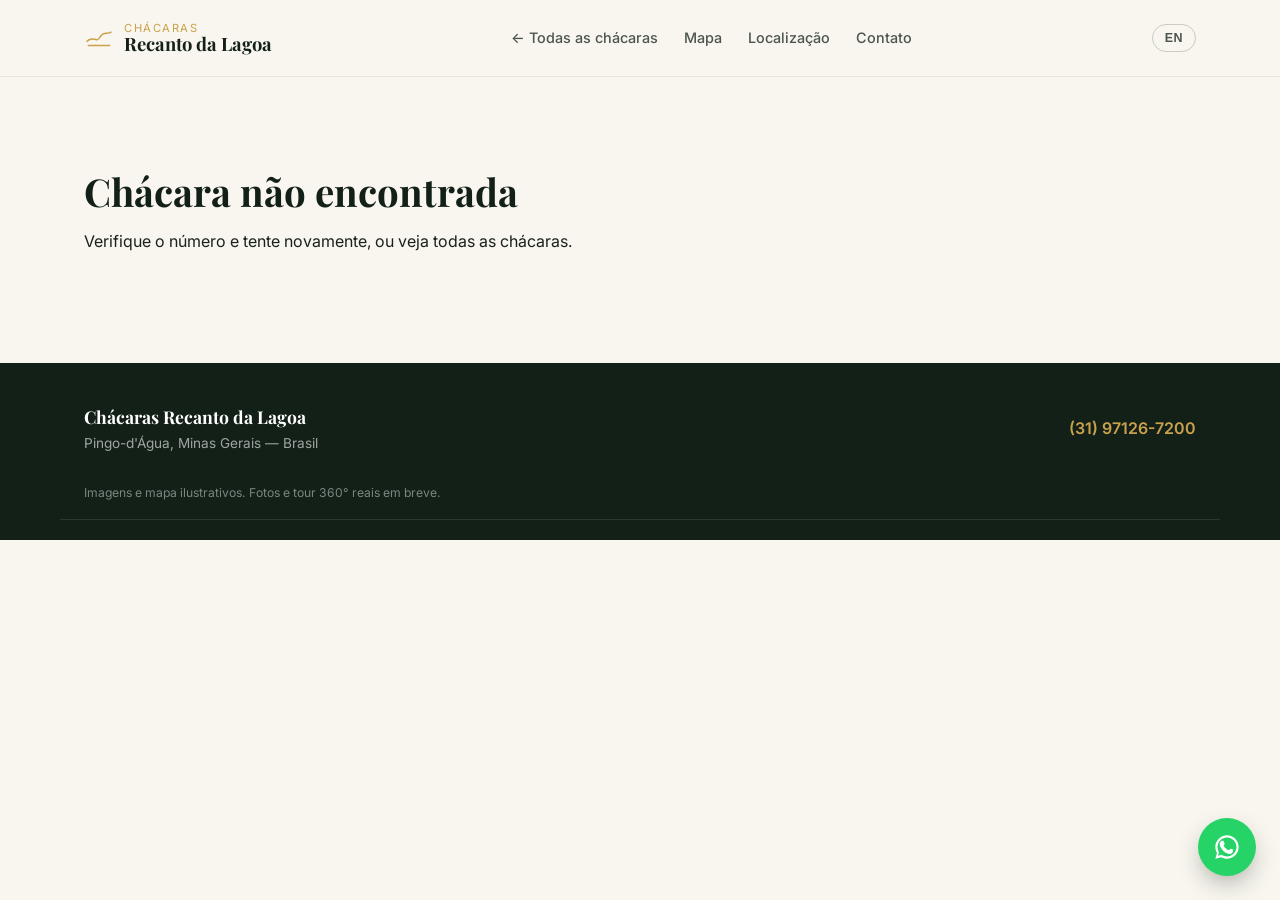
==== chacara.html @ 81ed426e "Reconstrói o site com dados reais e mapa interativo das 14 chácaras Atualiza o empreendimento para 1" ====
<!DOCTYPE html>
<html lang="pt-BR">
<head>
<meta charset="UTF-8">
<meta name="viewport" content="width=device-width, initial-scale=1.0">
<title>Chácara — Recanto da Lagoa</title>
<link rel="icon" href="data:,">
<link rel="preconnect" href="https://fonts.googleapis.com">
<link rel="preconnect" href="https://fonts.gstatic.com" crossorigin>
<link href="https://fonts.googleapis.com/css2?family=Playfair+Display:wght@600;700&family=Inter:wght@400;500;600;700&display=swap" rel="stylesheet">
<link rel="stylesheet" href="css/styles.css">
</head>
<body>

<header class="site-header">
  <div class="container header-inner">
    <a href="index.html" class="brand">
      <span class="brand-mark" aria-hidden="true">
        <svg viewBox="0 0 48 48" width="30" height="30"><path d="M4 30 C 14 18, 20 34, 26 22 C 32 12, 38 20, 44 14" fill="none" stroke="currentColor" stroke-width="2.4"/><path d="M6 36h36" stroke="currentColor" stroke-width="2.4"/></svg>
      </span>
      <span class="brand-text">
        <small>Chácaras</small>
        <strong>Recanto da Lagoa</strong>
      </span>
    </a>
    <nav class="main-nav" id="mainNav">
      <a href="index.html#chacaras">← Todas as chácaras</a>
      <a href="index.html#mapa">Mapa</a>
      <a href="index.html#localizacao">Localização</a>
      <a href="index.html#contato">Contato</a>
    </nav>
    <div class="header-actions">
      <button class="lang-toggle" id="langToggle" type="button" aria-label="Switch language">EN</button>
    </div>
    <button class="nav-burger" id="navBurger" aria-label="Menu" aria-expanded="false">
      <span></span><span></span><span></span>
    </button>
  </div>
</header>

<main>
  <div id="chacaraRoot">
    <section class="chacara-hero">
      <div class="container">
        <a class="back-link" href="index.html#chacaras">← <span data-pt="Voltar para todas as chácaras" data-en="Back to all estates">Voltar para todas as chácaras</span></a>
        <div class="chacara-hero-row">
          <div>
            <span class="tag" data-pt="Chácara" data-en="Estate">Chácara</span>
            <h1>Chácara <span data-chacara="numero">01</span></h1>
            <span class="status-pill" data-chacara="status">Disponível</span>
          </div>
          <a class="btn btn-primary btn-large" id="ctaComprar" target="_blank" rel="noopener" data-whatsapp-link href="#">
            <svg viewBox="0 0 24 24" width="18" height="18" fill="currentColor"><path d="M17.5 14.4c-.3-.1-1.7-.8-2-.9-.3-.1-.5-.1-.6.1-.2.3-.7.9-.9 1-.2.2-.3.2-.6.1-1.8-.9-3-1.6-4.2-3.6-.3-.5.3-.5.8-1.6.1-.2 0-.4-.1-.5-.1-.1-.6-1.5-.8-2-.2-.5-.4-.4-.6-.4-.2 0-.4 0-.7 0-.2 0-.6.1-.9.4-.3.4-1.2 1.1-1.2 2.7 0 1.6 1.2 3.1 1.3 3.3.1.2 2 3.1 5 4.3 2.5 1 2.5.7 3 .6.5-.1 1.7-.7 1.9-1.4.2-.6.2-1.2.2-1.3 0-.1-.1-.2-.4-.3Z"/><path d="M12 2C6.5 2 2 6.5 2 12c0 1.9.5 3.6 1.4 5.1L2 22l5.1-1.3C8.5 21.5 10.2 22 12 22c5.5 0 10-4.5 10-10S17.5 2 12 2Zm0 18.1c-1.6 0-3.1-.4-4.4-1.2l-.3-.2-3 .8.8-2.9-.2-.3C4.3 15 3.9 13.5 3.9 12c0-4.5 3.7-8.1 8.1-8.1 4.5 0 8.1 3.7 8.1 8.1s-3.6 8.1-8.1 8.1Z"/></svg>
            <span data-pt="Consultar no WhatsApp" data-en="Ask on WhatsApp">Consultar no WhatsApp</span>
          </a>
        </div>
      </div>
    </section>

    <section id="soldNotice" class="sold-notice" style="display:none">
      <div class="container">
        <p data-pt="Esta chácara já foi vendida. Confira outras unidades disponíveis:" data-en="This estate has already been sold. Check out other available units:">
          Esta chácara já foi vendida. Confira outras unidades disponíveis:
        </p>
        <div class="chip-row" id="outrasDisponiveis"></div>
      </div>
    </section>

    <section class="section">
      <div class="container info-grid">
        <div class="info-card">
          <span class="info-label" data-pt="Área" data-en="Area">Área</span>
          <strong data-chacara="area">20.000 m²</strong>
        </div>
        <div class="info-card">
          <span class="info-label" data-pt="Status" data-en="Status">Status</span>
          <strong data-chacara="status">Disponível</strong>
        </div>
        <div class="info-card">
          <span class="info-label" data-pt="Valor" data-en="Price">Valor</span>
          <strong id="chacaraPreco">A partir de R$ 280.000</strong>
        </div>
        <div class="info-card">
          <span class="info-label" data-pt="Localização" data-en="Location">Localização</span>
          <strong>Pingo-d'Água / MG</strong>
        </div>
      </div>
    </section>

    <section class="section section-alt">
      <div class="container">
        <span class="tag" data-pt="Onde fica" data-en="Where it is">Onde fica</span>
        <h2 data-pt="Posição no loteamento" data-en="Position in the development">Posição no loteamento</h2>
        <div class="mini-map-wrap">
          <div class="map-preview" id="miniMap" aria-label="Posição da chácara no mapa geral"></div>
        </div>
      </div>
    </section>

    <section class="section">
      <div class="container">
        <span class="tag" data-pt="Galeria" data-en="Gallery">Galeria</span>
        <h2 data-pt="Fotos desta chácara" data-en="Photos of this estate">Fotos desta chácara</h2>
        <p class="lead" data-pt="Fotos e vídeos desta chácara em breve." data-en="Photos and videos of this estate coming soon.">
          Fotos e vídeos desta chácara em breve.
        </p>
        <div class="gallery-grid">
          <div class="gallery-tile" style="--hue:140"><span data-pt="Vista aérea" data-en="Aerial view">Vista aérea</span></div>
          <div class="gallery-tile" style="--hue:170"><span data-pt="Acesso" data-en="Access">Acesso</span></div>
          <div class="gallery-tile" style="--hue:120"><span data-pt="Terreno" data-en="Land">Terreno</span></div>
          <div class="gallery-tile" style="--hue:190"><span data-pt="Vista da lagoa" data-en="Lake view">Vista da lagoa</span></div>
        </div>
      </div>
    </section>

    <section class="section section-alt" id="tour">
      <div class="container">
        <span class="tag" data-pt="Tour Virtual" data-en="Virtual Tour">Tour Virtual</span>
        <h2 data-pt="Tour 360° desta chácara" data-en="This estate's 360° tour">Tour 360° desta chácara</h2>
        <div class="tour-mockup tour-mockup-single">
          <div class="tour-frame">
            <div class="tour-compass" aria-hidden="true">
              <svg viewBox="0 0 120 120" width="100%" height="100%">
                <circle cx="60" cy="60" r="56" fill="none" stroke="currentColor" stroke-width="1.5" opacity="0.5"/>
                <circle cx="60" cy="60" r="34" fill="none" stroke="currentColor" stroke-width="1.5" opacity="0.5"/>
                <path d="M60 10 L66 55 L60 60 L54 55 Z" fill="currentColor" opacity="0.8"/>
              </svg>
            </div>
            <div class="tour-badge" data-pt="Em produção" data-en="In production">Em produção</div>
            <p class="tour-caption" data-pt="Tour 360° desta chácara — em breve" data-en="This estate's 360° tour — coming soon">
              Tour 360° desta chácara — em breve
            </p>
          </div>
        </div>
      </div>
    </section>

    <section class="cta-final">
      <div class="container cta-final-inner">
        <div>
          <h2 data-pt="Interessado nesta chácara?" data-en="Interested in this estate?">Interessado nesta chácara?</h2>
          <p data-pt="Fale agora com a gente pelo WhatsApp." data-en="Talk to us now on WhatsApp.">Fale agora com a gente pelo WhatsApp.</p>
        </div>
        <a class="btn btn-primary btn-large" target="_blank" rel="noopener" data-whatsapp-link href="#">
          <svg viewBox="0 0 24 24" width="20" height="20" fill="currentColor"><path d="M17.5 14.4c-.3-.1-1.7-.8-2-.9-.3-.1-.5-.1-.6.1-.2.3-.7.9-.9 1-.2.2-.3.2-.6.1-1.8-.9-3-1.6-4.2-3.6-.3-.5.3-.5.8-1.6.1-.2 0-.4-.1-.5-.1-.1-.6-1.5-.8-2-.2-.5-.4-.4-.6-.4-.2 0-.4 0-.7 0-.2 0-.6.1-.9.4-.3.4-1.2 1.1-1.2 2.7 0 1.6 1.2 3.1 1.3 3.3.1.2 2 3.1 5 4.3 2.5 1 2.5.7 3 .6.5-.1 1.7-.7 1.9-1.4.2-.6.2-1.2.2-1.3 0-.1-.1-.2-.4-.3Z"/><path d="M12 2C6.5 2 2 6.5 2 12c0 1.9.5 3.6 1.4 5.1L2 22l5.1-1.3C8.5 21.5 10.2 22 12 22c5.5 0 10-4.5 10-10S17.5 2 12 2Zm0 18.1c-1.6 0-3.1-.4-4.4-1.2l-.3-.2-3 .8.8-2.9-.2-.3C4.3 15 3.9 13.5 3.9 12c0-4.5 3.7-8.1 8.1-8.1 4.5 0 8.1 3.7 8.1 8.1s-3.6 8.1-8.1 8.1Z"/></svg>
          <span>(31) 97126-7200</span>
        </a>
      </div>
    </section>
  </div>

  <div id="chacaraNotFound" class="section" style="display:none">
    <div class="container">
      <h2>Chácara não encontrada</h2>
      <p>Verifique o número e tente novamente, ou <a href="index.html#chacaras">veja todas as chácaras</a>.</p>
    </div>
  </div>
</main>

<footer class="site-footer">
  <div class="container footer-inner">
    <div>
      <strong>Chácaras Recanto da Lagoa</strong>
      <p>Pingo-d'Água, Minas Gerais — Brasil</p>
    </div>
    <a target="_blank" rel="noopener" href="https://wa.me/5531971267200">(31) 97126-7200</a>
  </div>
  <p class="footer-legal">Imagens e mapa ilustrativos. Fotos e tour 360° reais em breve.</p>
</footer>

<a class="whatsapp-float" target="_blank" rel="noopener" aria-label="Falar no WhatsApp" data-whatsapp-link href="#">
  <svg viewBox="0 0 24 24" width="28" height="28" fill="currentColor"><path d="M17.5 14.4c-.3-.1-1.7-.8-2-.9-.3-.1-.5-.1-.6.1-.2.3-.7.9-.9 1-.2.2-.3.2-.6.1-1.8-.9-3-1.6-4.2-3.6-.3-.5.3-.5.8-1.6.1-.2 0-.4-.1-.5-.1-.1-.6-1.5-.8-2-.2-.5-.4-.4-.6-.4-.2 0-.4 0-.7 0-.2 0-.6.1-.9.4-.3.4-1.2 1.1-1.2 2.7 0 1.6 1.2 3.1 1.3 3.3.1.2 2 3.1 5 4.3 2.5 1 2.5.7 3 .6.5-.1 1.7-.7 1.9-1.4.2-.6.2-1.2.2-1.3 0-.1-.1-.2-.4-.3Z"/><path d="M12 2C6.5 2 2 6.5 2 12c0 1.9.5 3.6 1.4 5.1L2 22l5.1-1.3C8.5 21.5 10.2 22 12 22c5.5 0 10-4.5 10-10S17.5 2 12 2Zm0 18.1c-1.6 0-3.1-.4-4.4-1.2l-.3-.2-3 .8.8-2.9-.2-.3C4.3 15 3.9 13.5 3.9 12c0-4.5 3.7-8.1 8.1-8.1 4.5 0 8.1 3.7 8.1 8.1s-3.6 8.1-8.1 8.1Z"/></svg>
</a>

<script src="js/data.js"></script>
<script src="js/plotmap.js"></script>
<script src="js/common.js"></script>
<script src="js/chacara.js"></script>
</body>
</html>
---- css/styles.css ----
:root{
  --green-900:#132018;
  --green-800:#1c3420;
  --green-700:#27492c;
  --green-600:#355f3b;
  --green-500:#457a4c;
  --green-400:#6a9a6c;
  --terracotta-500:#bd5f49;
  --terracotta-600:#9c4a38;
  --gold-400:#c9a24b;
  --cream-50:#f8f6ef;
  --cream-100:#efe9d9;
  --ink-900:#1a211b;
  --ink-600:#4d564c;
  --whatsapp:#25d366;
  --whatsapp-dark:#1ba855;
  --radius:14px;
  --shadow-soft:0 12px 32px -10px rgba(19,32,24,0.2);
  --font-head:'Playfair Display', Georgia, serif;
  --font-body:'Inter', system-ui, sans-serif;

  --map-bg:#f8f6ef;
  --map-water:#7fa8a0;
  --map-road:#b9ad92;
}

*{box-sizing:border-box;}
html{scroll-behavior:smooth;}
body{
  margin:0;font-family:var(--font-body);color:var(--ink-900);background:var(--cream-50);line-height:1.6;
}
img{max-width:100%;display:block;}
a{color:inherit;text-decoration:none;}
h1,h2,h3{font-family:var(--font-head);color:var(--green-900);margin:0 0 .4em;line-height:1.15;}
.container{width:100%;max-width:1160px;margin:0 auto;padding:0 24px;}

/* ---------- header ---------- */
.site-header{
  position:sticky;top:0;z-index:50;background:rgba(248,246,239,0.92);backdrop-filter:blur(8px);
  border-bottom:1px solid rgba(19,32,24,0.08);
}
.header-inner{display:flex;align-items:center;justify-content:space-between;height:76px;gap:24px;}
.brand{display:flex;align-items:center;gap:10px;color:var(--green-800);}
.brand-mark{color:var(--gold-400);display:flex;}
.brand-text{display:flex;flex-direction:column;line-height:1.1;}
.brand-text strong{font-family:var(--font-head);font-size:1.15rem;color:var(--green-900);}
.brand-text small{font-size:.7rem;letter-spacing:.14em;text-transform:uppercase;color:var(--gold-400);}

.main-nav{display:flex;gap:26px;flex:1;justify-content:center;}
.main-nav a{font-size:.9rem;font-weight:500;color:var(--ink-600);}
.main-nav a:hover{color:var(--green-800);}

.header-actions{display:flex;align-items:center;gap:14px;}
.lang-toggle{
  border:1px solid rgba(19,32,24,0.2);background:transparent;color:var(--ink-600);font-weight:600;
  font-size:.78rem;border-radius:999px;padding:6px 12px;cursor:pointer;letter-spacing:.04em;
}
.lang-toggle:hover{border-color:var(--green-700);color:var(--green-800);}

.nav-burger{display:none;flex-direction:column;gap:5px;background:none;border:0;cursor:pointer;padding:6px;}
.nav-burger span{width:22px;height:2px;background:var(--green-900);display:block;}

/* ---------- buttons ---------- */
.btn{
  display:inline-flex;align-items:center;gap:8px;padding:13px 24px;border-radius:999px;font-weight:600;
  font-size:.95rem;transition:transform .15s ease, box-shadow .15s ease, background .15s ease;white-space:nowrap;
}
.btn:hover{transform:translateY(-1px);}
.btn-primary{background:var(--green-700);color:#fff;box-shadow:var(--shadow-soft);}
.btn-primary:hover{background:var(--green-600);}
.btn-small{padding:9px 16px;font-size:.84rem;}
.btn-large{padding:16px 30px;font-size:1rem;}

/* ---------- hero ---------- */
.hero{position:relative;min-height:88vh;display:flex;align-items:center;overflow:hidden;background:var(--green-900);color:#fff;}
.hero-illustration{position:absolute;inset:0;z-index:0;}
.hero-illustration svg{width:100%;height:100%;display:block;}
.hero-content{position:relative;z-index:1;max-width:640px;padding:120px 24px 100px;}
.eyebrow{color:var(--gold-400);font-weight:700;letter-spacing:.14em;text-transform:uppercase;font-size:.8rem;margin-bottom:10px;}
.hero h1{color:#fff;font-size:clamp(2.4rem,5.5vw,3.8rem);margin-bottom:16px;}
.hero-sub{color:rgba(255,255,255,0.85);font-size:1.08rem;max-width:520px;margin-bottom:18px;}
.hero-meta{display:flex;flex-direction:column;gap:6px;color:rgba(255,255,255,0.75);font-size:.9rem;margin-bottom:30px;}
.hero-meta span{display:flex;align-items:center;gap:8px;}

.stat-card{
  position:absolute;right:40px;bottom:60px;z-index:2;background:rgba(19,32,24,0.82);backdrop-filter:blur(6px);
  border:1px solid rgba(255,255,255,0.12);border-radius:var(--radius);padding:22px 26px;display:flex;
  flex-direction:column;gap:16px;min-width:230px;color:#fff;
}
.stat-row{display:flex;align-items:flex-start;gap:12px;}
.stat-row svg{color:var(--gold-400);flex-shrink:0;margin-top:2px;}
.stat-row div{display:flex;flex-direction:column;line-height:1.25;}
.stat-row strong{font-size:1.05rem;font-weight:700;}
.stat-row span{font-size:.78rem;color:rgba(255,255,255,0.65);}
.stat-row .stat-small{font-size:.78rem;font-weight:600;color:rgba(255,255,255,0.8);}
.stat-row .stat-price{font-size:1.1rem;font-weight:700;color:var(--gold-400);}

/* ---------- feature strip ---------- */
.feature-strip{background:var(--cream-100);padding:26px 0;}
.feature-strip-inner{display:flex;flex-wrap:wrap;gap:22px;justify-content:space-between;}
.feature-item{display:flex;align-items:center;gap:10px;color:var(--green-800);font-size:.9rem;font-weight:600;flex:1;min-width:220px;}
.feature-item svg{flex-shrink:0;}

/* ---------- sections ---------- */
.section{padding:92px 0;}
.section-alt{background:var(--cream-100);}
.tag{
  display:inline-block;background:rgba(201,162,75,0.15);color:var(--gold-400);font-weight:700;font-size:.78rem;
  letter-spacing:.1em;text-transform:uppercase;padding:6px 14px;border-radius:999px;margin-bottom:14px;
}
.tag-on-dark{background:rgba(255,255,255,0.12);color:var(--gold-400);}
.section h2{font-size:clamp(1.7rem,3.4vw,2.4rem);max-width:640px;}
.lead{color:var(--ink-600);max-width:640px;font-size:1.03rem;margin-bottom:0;}

.two-col{display:grid;grid-template-columns:1fr 1fr;gap:56px;align-items:center;}
.pill-row{display:flex;gap:10px;margin:24px 0;flex-wrap:wrap;}
.pill{font-size:.84rem;font-weight:700;padding:7px 16px;border-radius:999px;}
.pill-disponivel{background:rgba(69,122,76,0.15);color:var(--green-700);}
.pill-vendida{background:rgba(189,95,73,0.15);color:var(--terracotta-600);}

/* ---------- chácaras grid ---------- */
.chacaras-grid{display:grid;grid-template-columns:repeat(4,1fr);gap:22px;margin-top:44px;}
.chacara-card{
  background:#fff;border-radius:var(--radius);overflow:hidden;box-shadow:var(--shadow-soft);
  display:flex;flex-direction:column;transition:transform .15s ease;
}
.chacara-card:hover{transform:translateY(-3px);}
.chacara-visual{
  height:120px;position:relative;display:flex;flex-direction:column;align-items:center;justify-content:center;gap:8px;
  background:linear-gradient(135deg, var(--green-700), var(--green-900));color:#fff;
}
.chacara-card.is-sold .chacara-visual{background:linear-gradient(135deg, var(--terracotta-600), #5e2e22);}
.chacara-number{font-family:var(--font-head);font-size:1.7rem;font-weight:700;}
.status-pill{
  font-size:.66rem;font-weight:700;letter-spacing:.04em;text-transform:uppercase;padding:3px 10px;border-radius:999px;
  background:rgba(255,255,255,0.18);
}
.status-pill.status-disponivel, .status-disponivel{color:var(--green-700);background:rgba(69,122,76,0.15);}
.status-pill.status-vendida, .status-vendida{color:var(--terracotta-600);background:rgba(189,95,73,0.15);}
.chacara-visual .status-pill{color:#fff;background:rgba(255,255,255,0.22);}

.chacara-body{padding:16px 18px 18px;display:flex;flex-direction:column;gap:6px;flex:1;}
.chacara-body h3{font-size:1rem;margin:0;color:var(--green-900);}
.chacara-body p{margin:0;color:var(--ink-600);font-size:.85rem;}
.chacara-price{font-weight:700;color:var(--green-700);}
.chacara-card.is-sold .chacara-price{color:var(--terracotta-600);}
.chacara-actions{margin-top:auto;display:flex;justify-content:space-between;align-items:center;padding-top:10px;}
.link-arrow{font-weight:600;font-size:.82rem;color:var(--green-700);}
.link-arrow:hover{text-decoration:underline;}
.link-whatsapp{color:var(--whatsapp-dark);}

/* ---------- mapa esquemático ---------- */
.map-preview{aspect-ratio:9/6.4;border-radius:var(--radius);overflow:hidden;box-shadow:var(--shadow-soft);background:var(--map-bg);}
.map-card{
  margin-top:40px;display:grid;grid-template-columns:260px 1fr;gap:0;background:#fff;border-radius:var(--radius);
  overflow:hidden;box-shadow:var(--shadow-soft);
}
.map-legend{padding:28px 24px;display:flex;flex-direction:column;gap:18px;border-right:1px solid rgba(19,32,24,0.08);}
.legend-item{display:flex;align-items:center;gap:8px;font-size:.88rem;font-weight:600;color:var(--ink-900);}
.swatch{width:16px;height:16px;border-radius:4px;display:inline-block;}
.swatch-disponivel{background:var(--green-500);}
.swatch-vendida{background:var(--terracotta-500);}
.legend-list{display:flex;flex-direction:column;gap:3px;font-size:.82rem;}
.legend-list strong{color:var(--green-900);text-transform:uppercase;font-size:.72rem;letter-spacing:.06em;}
.legend-list span{color:var(--ink-600);}
.map-full{min-height:480px;background:var(--map-bg);}
.map-disclaimer{margin-top:14px;font-size:.78rem;color:var(--ink-600);font-style:italic;}

.map-full svg, .map-preview svg{width:100%;height:100%;display:block;}
.plot{stroke:#fff;stroke-width:2;transition:opacity .15s ease;cursor:pointer;}
.plot-disponivel{fill:var(--green-500);}
.plot-vendida{fill:var(--terracotta-500);}
.plot-link:hover .plot{opacity:0.8;}
.plot-highlight{stroke:var(--gold-400);stroke-width:4;}
.plot-number{font-family:var(--font-body);font-weight:700;font-size:20px;fill:#fff;text-anchor:middle;pointer-events:none;}
.plot-status{font-family:var(--font-body);font-weight:600;font-size:9px;letter-spacing:.04em;fill:rgba(255,255,255,0.85);text-anchor:middle;pointer-events:none;}
.map-water-label{font-size:11px;fill:#2f534c;font-weight:600;font-style:italic;}
.map-gate-label{font-size:11px;fill:var(--ink-600);font-weight:600;}

/* ---------- tour virtual ---------- */
.tour-mockup{margin-top:48px;display:grid;grid-template-columns:1.4fr 1fr;gap:40px;align-items:center;}
.tour-mockup-single{grid-template-columns:1fr;max-width:640px;}
.tour-frame{
  position:relative;aspect-ratio:16/9;border-radius:var(--radius);overflow:hidden;
  background:radial-gradient(circle at 30% 30%, rgba(201,162,75,0.25), transparent 55%), linear-gradient(135deg, var(--green-800), var(--green-900));
  display:flex;align-items:center;justify-content:center;box-shadow:var(--shadow-soft);
}
.tour-compass{width:120px;height:120px;color:rgba(255,255,255,0.6);animation:spin 18s linear infinite;}
@keyframes spin{from{transform:rotate(0deg);}to{transform:rotate(360deg);}}
.tour-badge{
  position:absolute;top:16px;left:16px;background:var(--gold-400);color:var(--green-900);font-weight:700;
  font-size:.72rem;letter-spacing:.06em;text-transform:uppercase;padding:5px 12px;border-radius:999px;
}
.tour-caption{position:absolute;bottom:14px;left:16px;right:16px;color:rgba(255,255,255,0.75);font-size:.78rem;margin:0;}
.tour-steps{list-style:none;margin:0;padding:0;display:flex;flex-direction:column;gap:22px;}
.tour-steps li{display:flex;flex-direction:column;gap:4px;}
.tour-steps strong{color:var(--green-900);font-family:var(--font-head);font-size:1.02rem;}
.tour-steps span{color:var(--ink-600);font-size:.9rem;}

/* ---------- galeria ---------- */
.gallery-grid{display:grid;grid-template-columns:repeat(4,1fr);gap:20px;margin-top:40px;}
.gallery-tile{
  aspect-ratio:4/3;border-radius:var(--radius);display:flex;align-items:flex-end;padding:14px;
  background:linear-gradient(145deg, hsl(var(--hue) 35% 30%), hsl(calc(var(--hue) + 20) 40% 16%));
  box-shadow:var(--shadow-soft);
}
.gallery-tile span{color:#fff;font-weight:600;font-size:.88rem;}

/* ---------- pricing ---------- */
.pricing-card{
  margin-top:36px;background:#fff;border-radius:var(--radius);box-shadow:var(--shadow-soft);padding:32px;
  display:flex;justify-content:space-between;align-items:center;flex-wrap:wrap;gap:24px;
}
.pricing-from{margin:0;color:var(--ink-600);font-size:.9rem;}
.pricing-value{margin:4px 0;font-family:var(--font-head);font-size:2rem;color:var(--green-800);font-weight:700;}
.pricing-note{margin:0;color:var(--ink-600);font-size:.86rem;}

/* ---------- mapa localização ---------- */
.map-wrap{margin-top:40px;border-radius:var(--radius);overflow:hidden;box-shadow:var(--shadow-soft);border:1px solid rgba(19,32,24,0.08);}

/* ---------- cta final ---------- */
.cta-final{background:linear-gradient(135deg, var(--green-900), var(--green-800));color:#fff;padding:80px 0;}
.cta-final-inner{display:flex;justify-content:space-between;align-items:center;flex-wrap:wrap;gap:32px;}
.cta-final h2{color:#fff;}
.cta-final p{color:rgba(255,255,255,0.8);margin:0;}
.cta-broker{margin-top:8px !important;font-size:.85rem;color:rgba(255,255,255,0.55) !important;}
.cta-final .btn-primary{background:var(--whatsapp);}
.cta-final .btn-primary:hover{background:var(--whatsapp-dark);}

/* ---------- footer ---------- */
.site-footer{background:var(--green-900);color:rgba(255,255,255,0.85);padding:40px 0 20px;}
.footer-inner{display:flex;justify-content:space-between;align-items:center;flex-wrap:wrap;gap:16px;}
.footer-inner strong{color:#fff;font-family:var(--font-head);font-size:1.1rem;}
.footer-inner p{margin:2px 0 0;font-size:.85rem;color:rgba(255,255,255,0.6);}
.footer-inner a{font-weight:600;color:var(--gold-400);}
.footer-legal{
  max-width:1160px;margin:28px auto 0;padding:0 24px 16px;font-size:.76rem;color:rgba(255,255,255,0.45);
  border-bottom:1px solid rgba(255,255,255,0.1);padding-bottom:16px;
}
.footer-note{text-align:center;font-size:.76rem;color:rgba(255,255,255,0.35);margin:16px 0 0;}

/* ---------- whatsapp float ---------- */
.whatsapp-float{
  position:fixed;right:24px;bottom:24px;z-index:60;width:58px;height:58px;border-radius:50%;background:var(--whatsapp);
  color:#fff;display:flex;align-items:center;justify-content:center;box-shadow:0 10px 26px -6px rgba(19,32,24,0.4);
  transition:transform .15s ease;
}
.whatsapp-float:hover{transform:scale(1.06);background:var(--whatsapp-dark);}

/* ---------- página de chácara individual ---------- */
.chacara-hero{padding:48px 0 32px;background:var(--cream-100);}
.back-link{display:inline-flex;gap:6px;font-size:.88rem;font-weight:600;color:var(--green-700);margin-bottom:18px;}
.back-link:hover{text-decoration:underline;}
.chacara-hero-row{display:flex;justify-content:space-between;align-items:center;flex-wrap:wrap;gap:20px;}
.chacara-hero-row h1{font-size:2.2rem;margin-bottom:8px;display:inline;margin-right:10px;}

.sold-notice{background:rgba(189,95,73,0.1);padding:20px 0;}
.sold-notice p{margin:0 0 10px;color:var(--terracotta-600);font-weight:600;}
.chip-row{display:flex;gap:8px;flex-wrap:wrap;}
.chip{background:#fff;border:1px solid rgba(69,122,76,0.3);color:var(--green-700);font-weight:600;font-size:.82rem;padding:6px 14px;border-radius:999px;}
.chip:hover{background:var(--green-700);color:#fff;}

.info-grid{display:grid;grid-template-columns:repeat(4,1fr);gap:20px;}
.info-card{background:#fff;border-radius:var(--radius);padding:20px;box-shadow:var(--shadow-soft);display:flex;flex-direction:column;gap:6px;}
.info-label{font-size:.72rem;text-transform:uppercase;letter-spacing:.06em;color:var(--ink-600);font-weight:700;}
.info-card strong{font-size:1.05rem;color:var(--green-900);}

.mini-map-wrap{margin-top:32px;max-width:640px;}
.mini-map-wrap .map-preview{aspect-ratio:9/6.4;}

/* ---------- responsive ---------- */
@media (max-width:980px){
  .main-nav{display:none;}
  .nav-burger{display:flex;}
  .two-col{grid-template-columns:1fr;}
  .chacaras-grid{grid-template-columns:repeat(2,1fr);}
  .gallery-grid{grid-template-columns:repeat(2,1fr);}
  .tour-mockup{grid-template-columns:1fr;}
  .map-card{grid-template-columns:1fr;}
  .map-legend{border-right:0;border-bottom:1px solid rgba(19,32,24,0.08);}
  .stat-card{position:static;margin:28px 24px 0;width:auto;}
  .hero{min-height:auto;padding-bottom:40px;flex-direction:column;align-items:stretch;}
  .hero-content{padding:100px 20px 40px;}
  .info-grid{grid-template-columns:repeat(2,1fr);}
}
@media (max-width:560px){
  .chacaras-grid{grid-template-columns:1fr;}
  .gallery-grid{grid-template-columns:1fr;}
  .header-actions .btn-small span{display:none;}
  .info-grid{grid-template-columns:1fr;}
  .cta-final-inner{flex-direction:column;align-items:flex-start;}
}

body.menu-open .main-nav{
  display:flex;position:absolute;top:76px;left:0;right:0;background:var(--cream-50);flex-direction:column;
  padding:18px 24px;gap:16px;border-bottom:1px solid rgba(19,32,24,0.08);box-shadow:var(--shadow-soft);
}
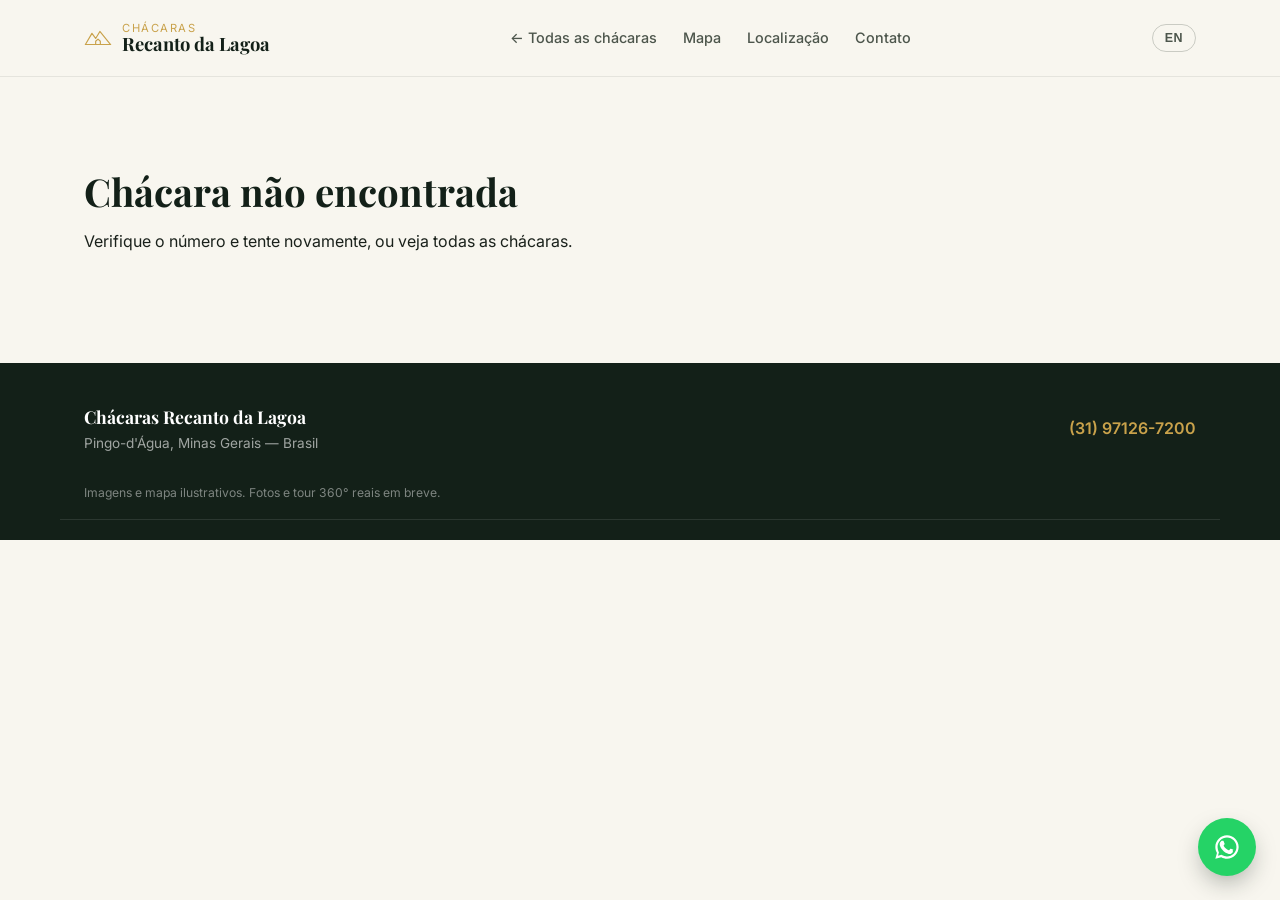
==== commit 2afc7f8f: "Simplifica o hero: só logo, foto e legenda, sem botões Recria a marca (logo) em SVG a partir da imag" ====
--- a/chacara.html
+++ b/chacara.html
@@ -16,7 +16,7 @@
   <div class="container header-inner">
     <a href="index.html" class="brand">
       <span class="brand-mark" aria-hidden="true">
-        <svg viewBox="0 0 48 48" width="30" height="30"><path d="M4 30 C 14 18, 20 34, 26 22 C 32 12, 38 20, 44 14" fill="none" stroke="currentColor" stroke-width="2.4"/><path d="M6 36h36" stroke="currentColor" stroke-width="2.4"/></svg>
+        <svg viewBox="0 0 120 92" width="28" height="22"><path d="M6 74 L34 26 L50 48 L68 18 L114 74 Z" fill="none" stroke="currentColor" stroke-width="5" stroke-linejoin="round" stroke-linecap="round"/><path d="M50 74 V60 L60 51 L70 60 V74 Z" fill="none" stroke="currentColor" stroke-width="5" stroke-linejoin="round"/><line x1="6" y1="74" x2="114" y2="74" stroke="currentColor" stroke-width="5" stroke-linecap="round"/></svg>
       </span>
       <span class="brand-text">
         <small>Chácaras</small>
--- a/css/styles.css
+++ b/css/styles.css
@@ -60,6 +60,31 @@
 .nav-burger{display:none;flex-direction:column;gap:5px;background:none;border:0;cursor:pointer;padding:6px;}
 .nav-burger span{width:22px;height:2px;background:var(--green-900);display:block;}
 
+/* header floating over a photo hero, turns solid on scroll */
+.header-floating{
+  position:absolute;top:0;left:0;right:0;z-index:50;background:transparent;border-bottom-color:transparent;
+}
+.header-floating .brand-text strong, .header-floating .main-nav a{color:#fff;}
+.header-floating .main-nav a:hover{color:var(--gold-400);}
+.header-floating .lang-toggle{border-color:rgba(255,255,255,0.4);color:#fff;}
+.header-floating .nav-burger span{background:#fff;}
+
+/* antes de rolar: só a marca e o menu aparecem, o resto fica invisível */
+.header-floating .brand-text, .header-floating .main-nav, .header-floating .header-actions{
+  opacity:0;pointer-events:none;transition:opacity .35s ease;
+}
+.header-floating.is-scrolled .brand-text, .header-floating.is-scrolled .main-nav, .header-floating.is-scrolled .header-actions{
+  opacity:1;pointer-events:auto;
+}
+.header-floating.is-scrolled{
+  position:sticky;background:rgba(248,246,239,0.92);backdrop-filter:blur(8px);
+  border-bottom:1px solid rgba(19,32,24,0.08);
+}
+.header-floating.is-scrolled .brand-text strong, .header-floating.is-scrolled .main-nav a{color:var(--green-900);}
+.header-floating.is-scrolled .main-nav a{color:var(--ink-600);}
+.header-floating.is-scrolled .lang-toggle{border-color:rgba(19,32,24,0.2);color:var(--ink-600);}
+.header-floating.is-scrolled .nav-burger span{background:var(--green-900);}
+
 /* ---------- buttons ---------- */
 .btn{
   display:inline-flex;align-items:center;gap:8px;padding:13px 24px;border-radius:999px;font-weight:600;
@@ -71,29 +96,43 @@
 .btn-small{padding:9px 16px;font-size:.84rem;}
 .btn-large{padding:16px 30px;font-size:1rem;}
 
-/* ---------- hero ---------- */
-.hero{position:relative;min-height:88vh;display:flex;align-items:center;overflow:hidden;background:var(--green-900);color:#fff;}
-.hero-illustration{position:absolute;inset:0;z-index:0;}
-.hero-illustration svg{width:100%;height:100%;display:block;}
-.hero-content{position:relative;z-index:1;max-width:640px;padding:120px 24px 100px;}
-.eyebrow{color:var(--gold-400);font-weight:700;letter-spacing:.14em;text-transform:uppercase;font-size:.8rem;margin-bottom:10px;}
-.hero h1{color:#fff;font-size:clamp(2.4rem,5.5vw,3.8rem);margin-bottom:16px;}
-.hero-sub{color:rgba(255,255,255,0.85);font-size:1.08rem;max-width:520px;margin-bottom:18px;}
-.hero-meta{display:flex;flex-direction:column;gap:6px;color:rgba(255,255,255,0.75);font-size:.9rem;margin-bottom:30px;}
-.hero-meta span{display:flex;align-items:center;gap:8px;}
-
-.stat-card{
-  position:absolute;right:40px;bottom:60px;z-index:2;background:rgba(19,32,24,0.82);backdrop-filter:blur(6px);
-  border:1px solid rgba(255,255,255,0.12);border-radius:var(--radius);padding:22px 26px;display:flex;
-  flex-direction:column;gap:16px;min-width:230px;color:#fff;
-}
-.stat-row{display:flex;align-items:flex-start;gap:12px;}
-.stat-row svg{color:var(--gold-400);flex-shrink:0;margin-top:2px;}
-.stat-row div{display:flex;flex-direction:column;line-height:1.25;}
-.stat-row strong{font-size:1.05rem;font-weight:700;}
-.stat-row span{font-size:.78rem;color:rgba(255,255,255,0.65);}
-.stat-row .stat-small{font-size:.78rem;font-weight:600;color:rgba(255,255,255,0.8);}
-.stat-row .stat-price{font-size:1.1rem;font-weight:700;color:var(--gold-400);}
+/* ---------- hero (minimal, só logo + imagem) ---------- */
+.hero{position:relative;min-height:100vh;display:flex;align-items:center;justify-content:center;overflow:hidden;background:var(--green-900);color:#fff;}
+.hero-bg{position:absolute;inset:0;z-index:0;}
+.hero-bg img{width:100%;height:100%;object-fit:cover;object-position:center 60%;}
+.hero-overlay{
+  position:absolute;inset:0;
+  background:linear-gradient(0deg, rgba(10,18,12,0.65) 0%, rgba(10,18,12,0.2) 45%, rgba(10,18,12,0.38) 100%);
+}
+
+.hero-logo{position:relative;z-index:1;display:flex;flex-direction:column;align-items:center;text-align:center;padding:24px;max-width:560px;}
+.logo-mark{display:block;width:72px;height:56px;color:var(--gold-400);margin-bottom:16px;filter:drop-shadow(0 2px 6px rgba(0,0,0,0.35));}
+.logo-wordmark{display:flex;flex-direction:column;align-items:center;gap:4px;}
+.logo-wordmark small{
+  color:var(--gold-400);font-weight:700;letter-spacing:.32em;text-transform:uppercase;font-size:.78rem;
+}
+.logo-wordmark strong{
+  font-family:var(--font-head);font-weight:700;color:#fff;font-size:clamp(1.8rem,4.2vw,2.8rem);
+  letter-spacing:.02em;text-shadow:0 2px 16px rgba(0,0,0,0.3);
+}
+.logo-swoosh{color:var(--gold-400);margin:10px 0 18px;opacity:0.9;}
+.hero-tagline{color:rgba(255,255,255,0.88);font-size:1.02rem;max-width:420px;margin:0;}
+
+.scroll-cue{
+  position:absolute;left:50%;bottom:36px;transform:translateX(-50%);z-index:1;display:flex;flex-direction:column;
+  align-items:center;gap:6px;color:rgba(255,255,255,0.75);font-size:.72rem;letter-spacing:.1em;text-transform:uppercase;
+  animation:bob 2.4s infinite ease-in-out;
+}
+@keyframes bob{0%,100%{transform:translate(-50%,0);}50%{transform:translate(-50%,8px);}}
+
+/* ---------- stats reveal (primeira coisa ao rolar) ---------- */
+.stats-reveal{background:var(--cream-50);padding:56px 0 44px;}
+.stats-reveal-inner{display:grid;grid-template-columns:repeat(4,1fr);gap:28px;text-align:center;}
+.stat-col{display:flex;flex-direction:column;align-items:center;gap:6px;color:var(--green-800);}
+.stat-col svg{color:var(--gold-400);margin-bottom:4px;}
+.stat-col strong{font-family:var(--font-head);font-size:1.3rem;color:var(--green-900);}
+.stat-col span{font-size:.78rem;color:var(--ink-600);}
+.stats-reveal-cta{display:flex;justify-content:center;margin-top:36px;}
 
 /* ---------- feature strip ---------- */
 .feature-strip{background:var(--cream-100);padding:26px 0;}
@@ -197,14 +236,28 @@
 .tour-steps strong{color:var(--green-900);font-family:var(--font-head);font-size:1.02rem;}
 .tour-steps span{color:var(--ink-600);font-size:.9rem;}
 
+/* ---------- faixa de foto panorâmica ---------- */
+.photo-band{position:relative;height:340px;overflow:hidden;}
+.photo-band img{width:100%;height:100%;object-fit:cover;}
+.photo-band-caption{
+  position:absolute;bottom:22px;left:50%;transform:translateX(-50%);margin:0;color:#fff;
+  font-size:.82rem;letter-spacing:.1em;text-transform:uppercase;font-weight:600;
+  background:rgba(16,29,19,0.55);padding:8px 18px;border-radius:999px;backdrop-filter:blur(4px);
+}
+
 /* ---------- galeria ---------- */
 .gallery-grid{display:grid;grid-template-columns:repeat(4,1fr);gap:20px;margin-top:40px;}
 .gallery-tile{
-  aspect-ratio:4/3;border-radius:var(--radius);display:flex;align-items:flex-end;padding:14px;
+  position:relative;aspect-ratio:4/3;border-radius:var(--radius);display:flex;align-items:flex-end;padding:14px;
   background:linear-gradient(145deg, hsl(var(--hue) 35% 30%), hsl(calc(var(--hue) + 20) 40% 16%));
-  box-shadow:var(--shadow-soft);
-}
-.gallery-tile span{color:#fff;font-weight:600;font-size:.88rem;}
+  box-shadow:var(--shadow-soft);overflow:hidden;
+}
+.gallery-tile.has-photo{background:var(--green-900);}
+.gallery-tile img{position:absolute;inset:0;width:100%;height:100%;object-fit:cover;z-index:0;}
+.gallery-tile.has-photo::after{
+  content:"";position:absolute;inset:0;background:linear-gradient(0deg, rgba(10,18,12,0.75), rgba(10,18,12,0.05) 60%);z-index:1;
+}
+.gallery-tile span{position:relative;z-index:2;color:#fff;font-weight:600;font-size:.88rem;}
 
 /* ---------- pricing ---------- */
 .pricing-card{
@@ -219,8 +272,14 @@
 .map-wrap{margin-top:40px;border-radius:var(--radius);overflow:hidden;box-shadow:var(--shadow-soft);border:1px solid rgba(19,32,24,0.08);}
 
 /* ---------- cta final ---------- */
-.cta-final{background:linear-gradient(135deg, var(--green-900), var(--green-800));color:#fff;padding:80px 0;}
-.cta-final-inner{display:flex;justify-content:space-between;align-items:center;flex-wrap:wrap;gap:32px;}
+.cta-final{position:relative;background:var(--green-900);color:#fff;padding:90px 0;overflow:hidden;}
+.cta-final-bg{position:absolute;inset:0;z-index:0;}
+.cta-final-bg img{width:100%;height:100%;object-fit:cover;}
+.cta-final-bg::after{
+  content:"";position:absolute;inset:0;
+  background:linear-gradient(120deg, rgba(16,29,19,0.95), rgba(16,29,19,0.8) 55%, rgba(16,29,19,0.55));
+}
+.cta-final-inner{position:relative;z-index:1;display:flex;justify-content:space-between;align-items:center;flex-wrap:wrap;gap:32px;}
 .cta-final h2{color:#fff;}
 .cta-final p{color:rgba(255,255,255,0.8);margin:0;}
 .cta-broker{margin-top:8px !important;font-size:.85rem;color:rgba(255,255,255,0.55) !important;}
@@ -238,6 +297,8 @@
   border-bottom:1px solid rgba(255,255,255,0.1);padding-bottom:16px;
 }
 .footer-note{text-align:center;font-size:.76rem;color:rgba(255,255,255,0.35);margin:16px 0 0;}
+.footer-credits{text-align:center;font-size:.72rem;color:rgba(255,255,255,0.3);margin:6px 0 0;}
+.footer-credits a{color:rgba(255,255,255,0.45);text-decoration:underline;}
 
 /* ---------- whatsapp float ---------- */
 .whatsapp-float{
@@ -278,9 +339,7 @@
   .tour-mockup{grid-template-columns:1fr;}
   .map-card{grid-template-columns:1fr;}
   .map-legend{border-right:0;border-bottom:1px solid rgba(19,32,24,0.08);}
-  .stat-card{position:static;margin:28px 24px 0;width:auto;}
-  .hero{min-height:auto;padding-bottom:40px;flex-direction:column;align-items:stretch;}
-  .hero-content{padding:100px 20px 40px;}
+  .stats-reveal-inner{grid-template-columns:repeat(2,1fr);row-gap:32px;}
   .info-grid{grid-template-columns:repeat(2,1fr);}
 }
 @media (max-width:560px){
@@ -289,9 +348,16 @@
   .header-actions .btn-small span{display:none;}
   .info-grid{grid-template-columns:1fr;}
   .cta-final-inner{flex-direction:column;align-items:flex-start;}
+  .stats-reveal-inner{grid-template-columns:1fr;row-gap:28px;}
 }
 
 body.menu-open .main-nav{
   display:flex;position:absolute;top:76px;left:0;right:0;background:var(--cream-50);flex-direction:column;
   padding:18px 24px;gap:16px;border-bottom:1px solid rgba(19,32,24,0.08);box-shadow:var(--shadow-soft);
 }
+body.menu-open .header-floating .main-nav a{color:var(--ink-600);}
+body.menu-open .header-floating{background:rgba(248,246,239,0.98);}
+body.menu-open .header-floating .brand-text, body.menu-open .header-floating .header-actions, body.menu-open .header-floating .main-nav{opacity:1;pointer-events:auto;}
+body.menu-open .header-floating .brand-text strong{color:var(--green-900);}
+body.menu-open .header-floating .lang-toggle{border-color:rgba(19,32,24,0.2);color:var(--ink-600);}
+body.menu-open .header-floating .nav-burger span{background:var(--green-900);}
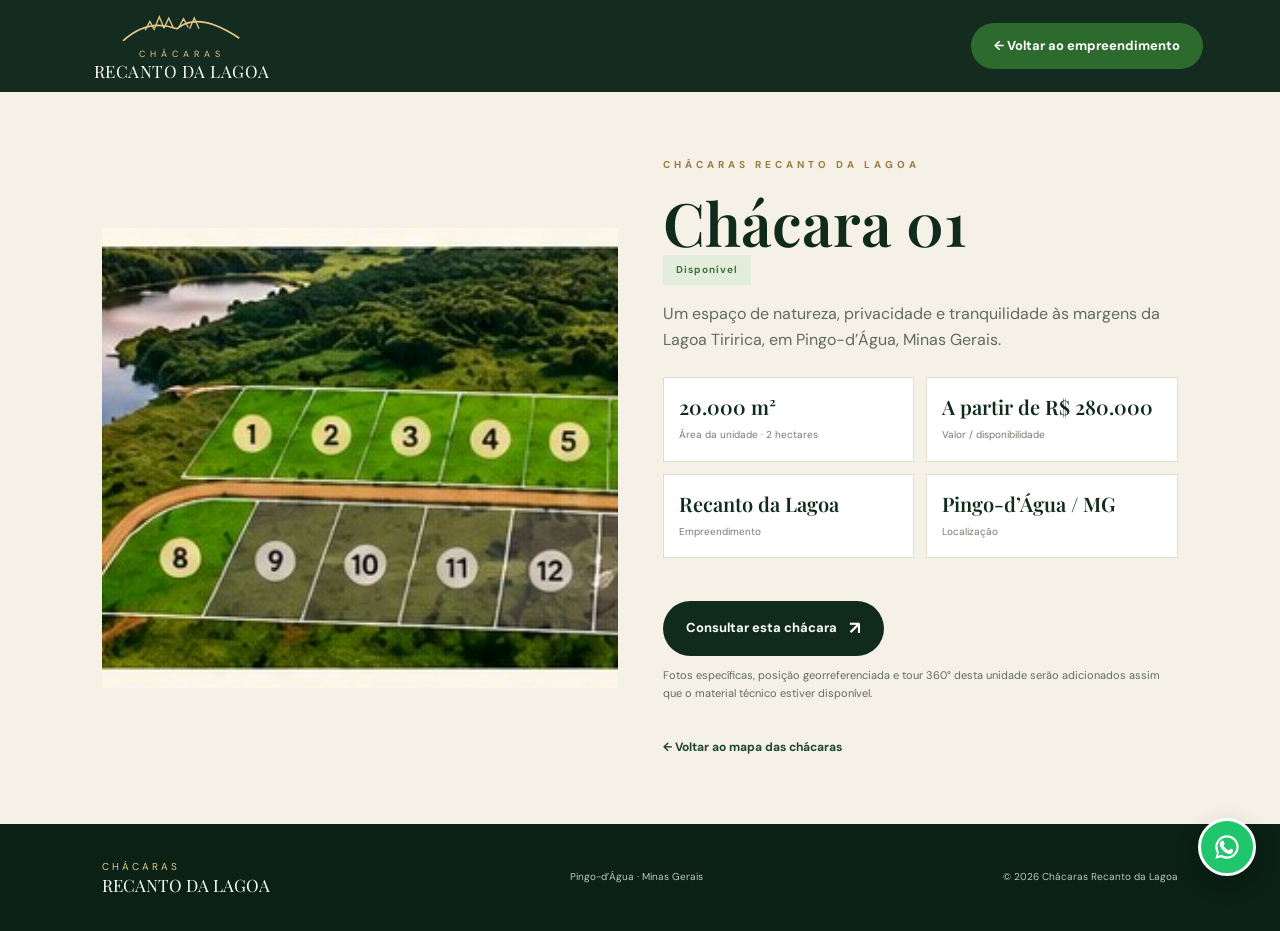
==== commit 75250e3b: "Substitui a estética do site pela versão enviada pelo cliente (zip) Adota o pacote recanto-da-lagoa-" ====
--- a/chacara.html
+++ b/chacara.html
@@ -1,180 +1,21 @@
 <!DOCTYPE html>
 <html lang="pt-BR">
 <head>
-<meta charset="UTF-8">
-<meta name="viewport" content="width=device-width, initial-scale=1.0">
-<title>Chácara — Recanto da Lagoa</title>
-<link rel="icon" href="data:,">
-<link rel="preconnect" href="https://fonts.googleapis.com">
-<link rel="preconnect" href="https://fonts.gstatic.com" crossorigin>
-<link href="https://fonts.googleapis.com/css2?family=Playfair+Display:wght@600;700&family=Inter:wght@400;500;600;700&display=swap" rel="stylesheet">
-<link rel="stylesheet" href="css/styles.css">
+  <meta charset="UTF-8"><meta name="viewport" content="width=device-width, initial-scale=1.0">
+  <meta name="description" content="Conheça os detalhes de cada chácara do Recanto da Lagoa.">
+  <meta name="theme-color" content="#102b1c">
+  <title>Detalhes da chácara | Recanto da Lagoa</title>
+  <link rel="preconnect" href="https://fonts.googleapis.com"><link rel="preconnect" href="https://fonts.gstatic.com" crossorigin>
+  <link href="https://fonts.googleapis.com/css2?family=DM+Sans:wght@400;500;600;700&family=Playfair+Display:wght@500;600;700&display=swap" rel="stylesheet">
+  <link rel="stylesheet" href="style.css">
 </head>
-<body>
-
+<body class="detail-page">
 <header class="site-header">
-  <div class="container header-inner">
-    <a href="index.html" class="brand">
-      <span class="brand-mark" aria-hidden="true">
-        <svg viewBox="0 0 120 92" width="28" height="22"><path d="M6 74 L34 26 L50 48 L68 18 L114 74 Z" fill="none" stroke="currentColor" stroke-width="5" stroke-linejoin="round" stroke-linecap="round"/><path d="M50 74 V60 L60 51 L70 60 V74 Z" fill="none" stroke="currentColor" stroke-width="5" stroke-linejoin="round"/><line x1="6" y1="74" x2="114" y2="74" stroke="currentColor" stroke-width="5" stroke-linecap="round"/></svg>
-      </span>
-      <span class="brand-text">
-        <small>Chácaras</small>
-        <strong>Recanto da Lagoa</strong>
-      </span>
-    </a>
-    <nav class="main-nav" id="mainNav">
-      <a href="index.html#chacaras">← Todas as chácaras</a>
-      <a href="index.html#mapa">Mapa</a>
-      <a href="index.html#localizacao">Localização</a>
-      <a href="index.html#contato">Contato</a>
-    </nav>
-    <div class="header-actions">
-      <button class="lang-toggle" id="langToggle" type="button" aria-label="Switch language">EN</button>
-    </div>
-    <button class="nav-burger" id="navBurger" aria-label="Menu" aria-expanded="false">
-      <span></span><span></span><span></span>
-    </button>
-  </div>
+  <a class="brand" href="index.html"><svg class="brand-mark" viewBox="0 0 190 58"><path d="M8 43 Q45 9 88 25 Q120 -2 181 39" fill="none" stroke="currentColor" stroke-width="2.4"/><path d="M55 27 l-7 -13 -7 13 M69 24 l-7 -17 -7 17 M83 24 l-7 -15 -7 15 M105 23 l-7 -13 -7 13 M121 25 l-7 -16 -7 16" fill="none" stroke="currentColor" stroke-width="2"/></svg><span class="brand-small">CHÁCARAS</span><span class="brand-name">RECANTO DA LAGOA</span></a>
+  <a class="header-cta" href="index.html#chacaras">← Voltar ao empreendimento</a>
 </header>
-
-<main>
-  <div id="chacaraRoot">
-    <section class="chacara-hero">
-      <div class="container">
-        <a class="back-link" href="index.html#chacaras">← <span data-pt="Voltar para todas as chácaras" data-en="Back to all estates">Voltar para todas as chácaras</span></a>
-        <div class="chacara-hero-row">
-          <div>
-            <span class="tag" data-pt="Chácara" data-en="Estate">Chácara</span>
-            <h1>Chácara <span data-chacara="numero">01</span></h1>
-            <span class="status-pill" data-chacara="status">Disponível</span>
-          </div>
-          <a class="btn btn-primary btn-large" id="ctaComprar" target="_blank" rel="noopener" data-whatsapp-link href="#">
-            <svg viewBox="0 0 24 24" width="18" height="18" fill="currentColor"><path d="M17.5 14.4c-.3-.1-1.7-.8-2-.9-.3-.1-.5-.1-.6.1-.2.3-.7.9-.9 1-.2.2-.3.2-.6.1-1.8-.9-3-1.6-4.2-3.6-.3-.5.3-.5.8-1.6.1-.2 0-.4-.1-.5-.1-.1-.6-1.5-.8-2-.2-.5-.4-.4-.6-.4-.2 0-.4 0-.7 0-.2 0-.6.1-.9.4-.3.4-1.2 1.1-1.2 2.7 0 1.6 1.2 3.1 1.3 3.3.1.2 2 3.1 5 4.3 2.5 1 2.5.7 3 .6.5-.1 1.7-.7 1.9-1.4.2-.6.2-1.2.2-1.3 0-.1-.1-.2-.4-.3Z"/><path d="M12 2C6.5 2 2 6.5 2 12c0 1.9.5 3.6 1.4 5.1L2 22l5.1-1.3C8.5 21.5 10.2 22 12 22c5.5 0 10-4.5 10-10S17.5 2 12 2Zm0 18.1c-1.6 0-3.1-.4-4.4-1.2l-.3-.2-3 .8.8-2.9-.2-.3C4.3 15 3.9 13.5 3.9 12c0-4.5 3.7-8.1 8.1-8.1 4.5 0 8.1 3.7 8.1 8.1s-3.6 8.1-8.1 8.1Z"/></svg>
-            <span data-pt="Consultar no WhatsApp" data-en="Ask on WhatsApp">Consultar no WhatsApp</span>
-          </a>
-        </div>
-      </div>
-    </section>
-
-    <section id="soldNotice" class="sold-notice" style="display:none">
-      <div class="container">
-        <p data-pt="Esta chácara já foi vendida. Confira outras unidades disponíveis:" data-en="This estate has already been sold. Check out other available units:">
-          Esta chácara já foi vendida. Confira outras unidades disponíveis:
-        </p>
-        <div class="chip-row" id="outrasDisponiveis"></div>
-      </div>
-    </section>
-
-    <section class="section">
-      <div class="container info-grid">
-        <div class="info-card">
-          <span class="info-label" data-pt="Área" data-en="Area">Área</span>
-          <strong data-chacara="area">20.000 m²</strong>
-        </div>
-        <div class="info-card">
-          <span class="info-label" data-pt="Status" data-en="Status">Status</span>
-          <strong data-chacara="status">Disponível</strong>
-        </div>
-        <div class="info-card">
-          <span class="info-label" data-pt="Valor" data-en="Price">Valor</span>
-          <strong id="chacaraPreco">A partir de R$ 280.000</strong>
-        </div>
-        <div class="info-card">
-          <span class="info-label" data-pt="Localização" data-en="Location">Localização</span>
-          <strong>Pingo-d'Água / MG</strong>
-        </div>
-      </div>
-    </section>
-
-    <section class="section section-alt">
-      <div class="container">
-        <span class="tag" data-pt="Onde fica" data-en="Where it is">Onde fica</span>
-        <h2 data-pt="Posição no loteamento" data-en="Position in the development">Posição no loteamento</h2>
-        <div class="mini-map-wrap">
-          <div class="map-preview" id="miniMap" aria-label="Posição da chácara no mapa geral"></div>
-        </div>
-      </div>
-    </section>
-
-    <section class="section">
-      <div class="container">
-        <span class="tag" data-pt="Galeria" data-en="Gallery">Galeria</span>
-        <h2 data-pt="Fotos desta chácara" data-en="Photos of this estate">Fotos desta chácara</h2>
-        <p class="lead" data-pt="Fotos e vídeos desta chácara em breve." data-en="Photos and videos of this estate coming soon.">
-          Fotos e vídeos desta chácara em breve.
-        </p>
-        <div class="gallery-grid">
-          <div class="gallery-tile" style="--hue:140"><span data-pt="Vista aérea" data-en="Aerial view">Vista aérea</span></div>
-          <div class="gallery-tile" style="--hue:170"><span data-pt="Acesso" data-en="Access">Acesso</span></div>
-          <div class="gallery-tile" style="--hue:120"><span data-pt="Terreno" data-en="Land">Terreno</span></div>
-          <div class="gallery-tile" style="--hue:190"><span data-pt="Vista da lagoa" data-en="Lake view">Vista da lagoa</span></div>
-        </div>
-      </div>
-    </section>
-
-    <section class="section section-alt" id="tour">
-      <div class="container">
-        <span class="tag" data-pt="Tour Virtual" data-en="Virtual Tour">Tour Virtual</span>
-        <h2 data-pt="Tour 360° desta chácara" data-en="This estate's 360° tour">Tour 360° desta chácara</h2>
-        <div class="tour-mockup tour-mockup-single">
-          <div class="tour-frame">
-            <div class="tour-compass" aria-hidden="true">
-              <svg viewBox="0 0 120 120" width="100%" height="100%">
-                <circle cx="60" cy="60" r="56" fill="none" stroke="currentColor" stroke-width="1.5" opacity="0.5"/>
-                <circle cx="60" cy="60" r="34" fill="none" stroke="currentColor" stroke-width="1.5" opacity="0.5"/>
-                <path d="M60 10 L66 55 L60 60 L54 55 Z" fill="currentColor" opacity="0.8"/>
-              </svg>
-            </div>
-            <div class="tour-badge" data-pt="Em produção" data-en="In production">Em produção</div>
-            <p class="tour-caption" data-pt="Tour 360° desta chácara — em breve" data-en="This estate's 360° tour — coming soon">
-              Tour 360° desta chácara — em breve
-            </p>
-          </div>
-        </div>
-      </div>
-    </section>
-
-    <section class="cta-final">
-      <div class="container cta-final-inner">
-        <div>
-          <h2 data-pt="Interessado nesta chácara?" data-en="Interested in this estate?">Interessado nesta chácara?</h2>
-          <p data-pt="Fale agora com a gente pelo WhatsApp." data-en="Talk to us now on WhatsApp.">Fale agora com a gente pelo WhatsApp.</p>
-        </div>
-        <a class="btn btn-primary btn-large" target="_blank" rel="noopener" data-whatsapp-link href="#">
-          <svg viewBox="0 0 24 24" width="20" height="20" fill="currentColor"><path d="M17.5 14.4c-.3-.1-1.7-.8-2-.9-.3-.1-.5-.1-.6.1-.2.3-.7.9-.9 1-.2.2-.3.2-.6.1-1.8-.9-3-1.6-4.2-3.6-.3-.5.3-.5.8-1.6.1-.2 0-.4-.1-.5-.1-.1-.6-1.5-.8-2-.2-.5-.4-.4-.6-.4-.2 0-.4 0-.7 0-.2 0-.6.1-.9.4-.3.4-1.2 1.1-1.2 2.7 0 1.6 1.2 3.1 1.3 3.3.1.2 2 3.1 5 4.3 2.5 1 2.5.7 3 .6.5-.1 1.7-.7 1.9-1.4.2-.6.2-1.2.2-1.3 0-.1-.1-.2-.4-.3Z"/><path d="M12 2C6.5 2 2 6.5 2 12c0 1.9.5 3.6 1.4 5.1L2 22l5.1-1.3C8.5 21.5 10.2 22 12 22c5.5 0 10-4.5 10-10S17.5 2 12 2Zm0 18.1c-1.6 0-3.1-.4-4.4-1.2l-.3-.2-3 .8.8-2.9-.2-.3C4.3 15 3.9 13.5 3.9 12c0-4.5 3.7-8.1 8.1-8.1 4.5 0 8.1 3.7 8.1 8.1s-3.6 8.1-8.1 8.1Z"/></svg>
-          <span>(31) 97126-7200</span>
-        </a>
-      </div>
-    </section>
-  </div>
-
-  <div id="chacaraNotFound" class="section" style="display:none">
-    <div class="container">
-      <h2>Chácara não encontrada</h2>
-      <p>Verifique o número e tente novamente, ou <a href="index.html#chacaras">veja todas as chácaras</a>.</p>
-    </div>
-  </div>
-</main>
-
-<footer class="site-footer">
-  <div class="container footer-inner">
-    <div>
-      <strong>Chácaras Recanto da Lagoa</strong>
-      <p>Pingo-d'Água, Minas Gerais — Brasil</p>
-    </div>
-    <a target="_blank" rel="noopener" href="https://wa.me/5531971267200">(31) 97126-7200</a>
-  </div>
-  <p class="footer-legal">Imagens e mapa ilustrativos. Fotos e tour 360° reais em breve.</p>
-</footer>
-
-<a class="whatsapp-float" target="_blank" rel="noopener" aria-label="Falar no WhatsApp" data-whatsapp-link href="#">
-  <svg viewBox="0 0 24 24" width="28" height="28" fill="currentColor"><path d="M17.5 14.4c-.3-.1-1.7-.8-2-.9-.3-.1-.5-.1-.6.1-.2.3-.7.9-.9 1-.2.2-.3.2-.6.1-1.8-.9-3-1.6-4.2-3.6-.3-.5.3-.5.8-1.6.1-.2 0-.4-.1-.5-.1-.1-.6-1.5-.8-2-.2-.5-.4-.4-.6-.4-.2 0-.4 0-.7 0-.2 0-.6.1-.9.4-.3.4-1.2 1.1-1.2 2.7 0 1.6 1.2 3.1 1.3 3.3.1.2 2 3.1 5 4.3 2.5 1 2.5.7 3 .6.5-.1 1.7-.7 1.9-1.4.2-.6.2-1.2.2-1.3 0-.1-.1-.2-.4-.3Z"/><path d="M12 2C6.5 2 2 6.5 2 12c0 1.9.5 3.6 1.4 5.1L2 22l5.1-1.3C8.5 21.5 10.2 22 12 22c5.5 0 10-4.5 10-10S17.5 2 12 2Zm0 18.1c-1.6 0-3.1-.4-4.4-1.2l-.3-.2-3 .8.8-2.9-.2-.3C4.3 15 3.9 13.5 3.9 12c0-4.5 3.7-8.1 8.1-8.1 4.5 0 8.1 3.7 8.1 8.1s-3.6 8.1-8.1 8.1Z"/></svg>
-</a>
-
-<script src="js/data.js"></script>
-<script src="js/plotmap.js"></script>
-<script src="js/common.js"></script>
-<script src="js/chacara.js"></script>
-</body>
-</html>
+<main class="detail-main" id="lotDetail"></main>
+<footer class="footer"><a class="footer-brand" href="index.html">CHÁCARAS<br><strong>RECANTO DA LAGOA</strong></a><p>Pingo-d’Água · Minas Gerais</p><span>© <span id="year"></span> Chácaras Recanto da Lagoa</span></footer>
+<a class="whatsapp-float" href="https://wa.me/5531971267200?text=Olá!%20Gostaria%20de%20informações%20sobre%20uma%20chácara." target="_blank" rel="noopener" aria-label="Fale pelo WhatsApp"><svg viewBox="0 0 24 24" width="28" height="28" fill="currentColor"><path d="M17.5 14.4c-.3-.1-1.7-.8-2-.9-.3-.1-.5-.1-.6.1-.2.3-.7.9-.9 1-.2.2-.3.2-.6.1-1.8-.9-3-1.6-4.2-3.6-.3-.5.3-.5.8-1.6.1-.2 0-.4-.1-.5-.1-.1-.6-1.5-.8-2-.2-.5-.4-.4-.6-.4-.2 0-.4 0-.7 0-.2 0-.6.1-.9.4-.3.4-1.2 1.1-1.2 2.7 0 1.6 1.2 3.1 1.3 3.3.1.2 2 3.1 5 4.3 2.5 1 2.5.7 3 .6.5-.1 1.7-.7 1.9-1.4.2-.6.2-1.2.2-1.3 0-.1-.1-.2-.4-.3Z"/><path d="M12 2C6.5 2 2 6.5 2 12c0 1.9.5 3.6 1.4 5.1L2 22l5.1-1.3C8.5 21.5 10.2 22 12 22c5.5 0 10-4.5 10-10S17.5 2 12 2Zm0 18.1c-1.6 0-3.1-.4-4.4-1.2l-.3-.2-3 .8.8-2.9-.2-.3C4.3 15 3.9 13.5 3.9 12c0-4.5 3.7-8.1 8.1-8.1 4.5 0 8.1 3.7 8.1 8.1s-3.6 8.1-8.1 8.1Z"/></svg></a>
+<script src="script.js"></script>
+</body></html>
--- a/style.css
+++ b/style.css
@@ -0,0 +1,7 @@
+/* Chácaras Recanto da Lagoa — estilos principais */
+.wa-icon{display:inline-flex;align-items:center}
+.whatsapp-float svg,.header-cta .wa-icon svg{display:block}
+:root{--green:#102b1c;--green-2:#1d482b;--green-3:#315c39;--gold:#c6a15a;--gold-light:#e2c887;--cream:#f5f1e7;--paper:#fbf9f3;--ink:#17271d;--muted:#687268;--red:#a84436;--serif:'Playfair Display',Georgia,serif;--sans:'DM Sans',Arial,sans-serif}
+*{box-sizing:border-box}html{scroll-behavior:smooth;scroll-padding-top:90px}body{margin:0;background:var(--paper);color:var(--ink);font-family:var(--sans);line-height:1.6}a{color:inherit;text-decoration:none}button{font:inherit}.site-header{height:92px;padding:0 clamp(22px,6vw,90px);display:flex;align-items:center;justify-content:space-between;gap:28px;background:rgba(13,37,24,.97);color:#fff;position:absolute;z-index:20;top:0;left:0;right:0}.brand{display:flex;flex-direction:column;align-items:center;color:var(--gold-light);min-width:210px;line-height:1}.brand-mark{width:145px;height:39px;margin-bottom:-2px}.brand-small{font-size:9px;letter-spacing:5px;margin:1px 0 4px}.brand-name{font-family:var(--serif);font-size:17px;letter-spacing:.5px;color:#fff}.brand-wave{width:110px;height:9px;margin-top:5px}.main-nav{display:flex;gap:clamp(14px,2.3vw,35px);align-items:center}.main-nav a{font-size:12px;letter-spacing:.4px;color:#f2f1e9;transition:color .2s}.main-nav a:hover{color:var(--gold-light)}.header-cta,.button{display:inline-flex;align-items:center;justify-content:center;gap:12px;border-radius:40px;padding:13px 23px;font-size:13px;font-weight:700;transition:transform .2s,background .2s}.header-cta{background:#2d6a2e;color:#fff;white-space:nowrap}.header-cta:hover,.button:hover{transform:translateY(-2px)}.menu-toggle{display:none;background:none;border:0;color:white;font-size:26px}.hero{min-height:730px;height:92vh;max-height:900px;background:url('assets/hero-lagoa.jpg') center 54%/cover no-repeat;position:relative;display:flex;align-items:center;color:white;padding:130px clamp(28px,8vw,125px) 75px}.hero-shade{position:absolute;inset:0;background:linear-gradient(90deg,rgba(4,23,13,.78),rgba(5,25,15,.25) 58%,rgba(5,25,15,.05)),linear-gradient(0deg,rgba(5,24,14,.25),transparent 45%)}.hero-content{position:relative;z-index:1;max-width:700px}.eyebrow{font-size:10px;letter-spacing:4px;font-weight:700;color:var(--gold-light);margin:0 0 16px}.eyebrow.dark{color:#9d7a3d}.hero h1{font:600 clamp(52px,7vw,92px)/1.05 var(--serif);letter-spacing:-2px;margin:0 0 16px}.gold-line{display:block;width:60px;height:2px;background:var(--gold);margin:22px 0}.hero-copy{font-size:clamp(17px,2vw,23px);line-height:1.5;margin:0 0 20px}.hero-location{font-size:14px;color:#f1e8d1}.scroll-cue{display:inline-flex;align-items:center;gap:18px;margin-top:38px;font-size:11px;letter-spacing:1px;color:var(--gold-light);text-transform:uppercase}.scroll-cue span{font-size:24px}.hero-note{position:absolute;right:8%;bottom:12%;display:flex;align-items:center;gap:16px;padding:18px 23px;border:1px solid rgba(238,221,176,.55);background:rgba(10,37,22,.65);backdrop-filter:blur(10px);border-radius:14px}.hero-note span{font:600 38px var(--serif);color:var(--gold-light)}.hero-note small{font-size:11px;line-height:1.4}.highlights{background:#e9e4d7;display:grid;grid-template-columns:repeat(4,1fr);padding:24px clamp(25px,7vw,110px);gap:22px}.highlights>div{display:flex;align-items:center;justify-content:center;gap:16px;border-right:1px solid #c9c1b1}.highlights>div:last-child{border:0}.highlight-icon{font-size:32px;color:var(--green-2)}.highlights p{font-size:12px;line-height:1.4;margin:0}.highlights strong{font-size:13px}.section{padding:110px clamp(25px,8vw,125px)}.intro{display:grid;grid-template-columns:.9fr 1.1fr;gap:8%;align-items:center}.intro h2,.section-heading h2,.location-copy h2{font:600 clamp(36px,4vw,53px)/1.15 var(--serif);margin:0;color:var(--green)}h2 em{color:#9a7b45;font-weight:500}.intro-copy>p:not(.eyebrow),.location-copy>p:not(.eyebrow){font-size:15px;color:#5e675e;max-width:500px}.button{margin-top:18px}.button-dark{background:var(--green);color:white}.button-dark:hover{background:var(--green-2)}.button span{font-size:18px}.intro-photo{height:440px;position:relative;border-radius:5px 90px 5px 5px;overflow:hidden}.intro-photo img{width:100%;height:100%;object-fit:cover}.photo-caption{position:absolute;bottom:0;left:0;right:0;padding:35px 25px 20px;color:white;font:20px var(--serif);background:linear-gradient(transparent,rgba(0,0,0,.55))}.lots-section{background:#eee9dd}.section-heading{display:flex;justify-content:space-between;align-items:end;gap:30px;margin-bottom:35px}.section-heading h2{font-size:clamp(34px,4vw,48px)}.section-heading>p{font-size:13px;color:var(--muted)}.lot-summary{display:grid;grid-template-columns:repeat(4,1fr);background:var(--green);color:white;padding:23px 30px;border-radius:4px;margin-bottom:28px}.summary-number{display:flex;flex-direction:column;align-items:center;border-right:1px solid rgba(255,255,255,.2)}.summary-number:last-child{border:0}.summary-number strong{font:600 25px var(--serif);color:var(--gold-light)}.summary-number span{font-size:11px;color:#e6e8df}.summary-number.available strong{color:#a9d08b}.summary-number.sold strong{color:#e5a397}.map-panel{background:#fffdf7;padding:24px;border:1px solid #e0d9c9}.map-topline{display:flex;justify-content:space-between;align-items:center;gap:20px}.map-topline h3{font:600 22px var(--serif);margin:0}.map-topline p{font-size:12px;color:var(--muted);margin:3px 0}.map-legend{display:flex;gap:18px;font-size:11px}.map-legend span{display:flex;align-items:center;gap:7px}.dot{width:9px;height:9px;border-radius:50%;display:inline-block}.green{background:#528b48}.red{background:#b94e40}.map-art{width:100%;display:block;max-height:330px;object-fit:cover;margin-top:15px;border-radius:3px}.map-disclaimer,.image-note{font-size:10px;color:#8b8c80;margin:10px 0 0}.lot-grid{display:grid;grid-template-columns:repeat(7,1fr);gap:10px;margin-top:25px}.lot-card{border:1px solid #d9d3c6;background:#faf8f1;padding:14px 8px;text-align:center;transition:.2s;position:relative}.lot-card:hover{transform:translateY(-4px);border-color:var(--gold);box-shadow:0 10px 25px #18341b12}.lot-card strong{display:block;font:600 23px var(--serif);color:var(--green)}.lot-card span{display:block;font-size:10px;color:#6c756b}.lot-card .lot-state{font-weight:700;letter-spacing:.5px;text-transform:uppercase;margin-top:6px;font-size:9px}.lot-card.is-sold{opacity:.63}.lot-card.is-sold .lot-state{color:var(--red)}.lot-card:not(.is-sold) .lot-state{color:#4c7b3c}.tour-section{min-height:500px;position:relative;display:flex;align-items:center;padding:90px clamp(25px,9vw,140px);color:#fff;background:var(--green);overflow:hidden}.tour-backdrop{position:absolute;inset:0;background:linear-gradient(90deg,rgba(6,28,16,.93),rgba(6,28,16,.62)),url('assets/lagoa-entardecer.jpg') center/cover}.tour-content{position:relative;max-width:560px}.tour-content h2{font:600 clamp(38px,4.5vw,58px)/1.12 var(--serif);margin:0}.tour-content p:not(.eyebrow){font-size:14px;color:#e2e6dc;max-width:470px}.tour-status{display:inline-block;margin-top:20px;border:1px solid var(--gold);padding:9px 14px;color:var(--gold-light);font-size:10px;letter-spacing:2px}.tour-symbol{position:absolute;right:15%;top:50%;transform:translateY(-50%);width:190px;height:190px;border:1px solid rgba(222,197,135,.65);border-radius:50%;display:flex;flex-direction:column;align-items:center;justify-content:center;color:var(--gold-light)}.tour-symbol span{font:600 54px var(--serif)}.tour-symbol small{font-size:9px;letter-spacing:2px}.gallery-section{background:var(--paper)}.gallery-grid{display:grid;grid-template-columns:1.3fr 1fr 1fr;gap:15px}.gallery-item{border:0;padding:0;background:none;position:relative;height:300px;overflow:hidden;cursor:zoom-in;text-align:left}.gallery-item img{width:100%;height:100%;object-fit:cover;transition:transform .5s}.gallery-item:hover img{transform:scale(1.05)}.gallery-item span{position:absolute;left:0;right:0;bottom:0;padding:30px 20px 16px;color:#fff;font:19px var(--serif);background:linear-gradient(transparent,rgba(0,0,0,.65))}.price-section{background:var(--green);color:#fff;padding:85px clamp(25px,8vw,125px)}.price-inner{display:flex;align-items:center;justify-content:space-between;gap:40px;max-width:1200px;margin:auto}.price-inner h2{font:600 clamp(40px,5vw,60px)/1.1 var(--serif);margin:0}.price-detail{min-width:300px;border-left:1px solid rgba(255,255,255,.25);padding-left:55px}.price-detail span{font-size:12px;color:#e4e5d9}.price-detail strong{display:block;font:600 39px var(--serif);color:var(--gold-light)}.price-detail p{font-size:12px;color:#d6ddd2}.button-gold{background:var(--gold);color:#1b2c1d}.button-gold:hover{background:var(--gold-light)}.location-section{display:grid;grid-template-columns:.8fr 1.2fr;gap:7%;align-items:center}.location-copy h2{font-size:clamp(36px,4vw,50px)}.location-copy small{display:block;color:#8a8e82;font-size:10px;margin-top:13px;max-width:430px}.map-embed{height:380px;border:8px solid #fff;border-radius:4px;box-shadow:0 15px 40px #243c2112}.map-embed iframe{width:100%;height:100%;border:0;filter:saturate(.72)}.contact-section{background:#e9e4d7;padding:85px clamp(25px,8vw,125px);display:flex;justify-content:space-between;align-items:center;gap:40px}.contact-section h2{font:600 clamp(34px,4vw,48px)/1.15 var(--serif);margin:0;color:var(--green)}.contact-section>div:first-child>p:not(.eyebrow){max-width:480px;color:#626b60;font-size:13px}.contact-card{background:var(--green);color:#fff;padding:30px 35px;min-width:320px;display:flex;flex-direction:column;align-items:flex-start}.contact-label{font-size:9px;letter-spacing:2px;color:var(--gold-light)}.contact-card strong{font:600 29px var(--serif);margin:7px 0}.contact-card small{font-size:10px;color:#d1d8cd;margin-top:13px}.footer{background:#0b2115;color:#dce2d7;padding:35px clamp(25px,8vw,125px);display:flex;align-items:center;justify-content:space-between;gap:25px}.footer-brand{font:10px var(--sans);letter-spacing:3px;color:var(--gold-light);line-height:1.5}.footer-brand strong{font:17px var(--serif);letter-spacing:0;color:#fff}.footer p,.footer>span{font-size:10px;color:#bfc9bc}.whatsapp-float{position:fixed;z-index:30;right:24px;bottom:24px;width:58px;height:58px;border-radius:50%;background:#20c66b;color:white;display:grid;place-items:center;font-size:28px;box-shadow:0 8px 25px #0003;border:3px solid #fff}.lightbox{display:none;position:fixed;z-index:100;inset:0;background:#06170eeF;align-items:center;justify-content:center;padding:40px}.lightbox.open{display:flex}.lightbox img{max-width:min(100%,1100px);max-height:85vh;object-fit:contain}.lightbox-close{position:absolute;top:20px;right:28px;color:#fff;background:none;border:0;font-size:42px;cursor:pointer}.detail-page .site-header{position:relative}.detail-main{min-height:75vh;padding:65px clamp(25px,8vw,125px);background:var(--cream)}.detail-hero{display:grid;grid-template-columns:1fr 1fr;gap:45px;align-items:center;max-width:1200px;margin:auto}.detail-image{width:100%;height:460px;object-fit:cover}.detail-info h1{font:600 clamp(40px,5vw,60px)/1.1 var(--serif);color:var(--green);margin:0}.detail-info p{color:#626b60}.detail-status{display:inline-block;padding:7px 13px;font-size:10px;font-weight:700;letter-spacing:1px;background:#e3eddc;color:#3d7135}.detail-status.sold{background:#f0ddd8;color:#9b4338}.detail-specs{display:grid;grid-template-columns:1fr 1fr;gap:12px;margin:25px 0}.detail-specs div{padding:15px;background:#fff;border:1px solid #e4ddcf}.detail-specs strong{display:block;font:600 20px var(--serif);color:var(--green)}.detail-specs span{font-size:10px;color:#737c70}.detail-note{font-size:11px;color:#898d82}.detail-back{display:inline-block;margin-top:25px;color:var(--green-2);font-weight:700;font-size:12px}
+@media(max-width:1000px){.site-header{padding:0 24px}.main-nav{gap:12px}.main-nav a{font-size:10px}.brand{min-width:175px}.header-cta{padding:11px 14px;font-size:11px}.lot-grid{grid-template-columns:repeat(4,1fr)}.hero-note{right:5%}.tour-symbol{right:8%}}
+@media(max-width:760px){html{scroll-padding-top:72px}.site-header{height:75px;padding:0 18px}.brand{min-width:0;align-items:flex-start}.brand-mark{width:90px;height:26px}.brand-small{font-size:7px;letter-spacing:3px}.brand-name{font-size:12px}.brand-wave{display:none}.menu-toggle{display:block;margin-left:auto}.main-nav{display:none;position:absolute;top:75px;left:0;right:0;padding:20px;background:var(--green);flex-direction:column;align-items:stretch}.main-nav.open{display:flex}.main-nav a{font-size:13px;padding:8px}.header-cta{font-size:0;padding:10px 13px}.header-cta span{font-size:17px}.hero{min-height:690px;height:88vh;padding:120px 25px 60px;background-position:58% center}.hero h1{font-size:54px;letter-spacing:-1px}.hero-copy{font-size:17px}.hero-note{bottom:28px;right:22px;padding:10px 15px}.hero-note span{font-size:27px}.scroll-cue{margin-top:24px}.highlights{grid-template-columns:1fr 1fr;padding:20px;gap:18px}.highlights>div{justify-content:flex-start;border:0}.highlight-icon{font-size:26px}.highlights p,.highlights strong{font-size:10px}.section{padding:70px 22px}.intro,.location-section{grid-template-columns:1fr;gap:30px}.intro-photo{height:280px}.intro h2,.section-heading h2,.location-copy h2{font-size:38px}.section-heading{align-items:flex-start;flex-direction:column;gap:8px}.section-heading>p br{display:none}.lot-summary{padding:17px 8px}.summary-number strong{font-size:19px}.summary-number span{font-size:9px;text-align:center}.map-panel{padding:13px}.map-topline{align-items:flex-start;flex-direction:column}.map-art{max-height:210px}.map-legend{font-size:10px}.lot-grid{grid-template-columns:repeat(2,1fr);gap:8px}.lot-card{padding:12px 7px}.tour-section{min-height:520px;padding:75px 24px}.tour-content{max-width:100%}.tour-content h2{font-size:40px}.tour-symbol{position:relative;right:auto;top:auto;transform:none;width:105px;height:105px;margin:30px 0 0 auto;flex-shrink:0}.tour-symbol span{font-size:30px}.tour-symbol small{font-size:7px}.gallery-grid{grid-template-columns:1fr 1fr}.gallery-item{height:190px}.gallery-large{grid-column:span 2;height:230px}.price-section{padding:65px 24px}.price-inner{align-items:flex-start;flex-direction:column}.price-detail{border-left:0;border-top:1px solid #ffffff44;padding:25px 0 0;min-width:0;width:100%}.price-detail strong{font-size:34px}.map-embed{height:280px}.contact-section{padding:65px 24px;align-items:stretch;flex-direction:column}.contact-card{min-width:0;padding:25px}.contact-section h2{font-size:36px}.footer{flex-wrap:wrap;padding:30px 24px}.footer p{order:3;width:100%}.whatsapp-float{width:52px;height:52px;right:16px;bottom:16px}.detail-main{padding:45px 22px}.detail-hero{grid-template-columns:1fr;gap:25px}.detail-image{height:260px}.detail-info h1{font-size:43px}}
